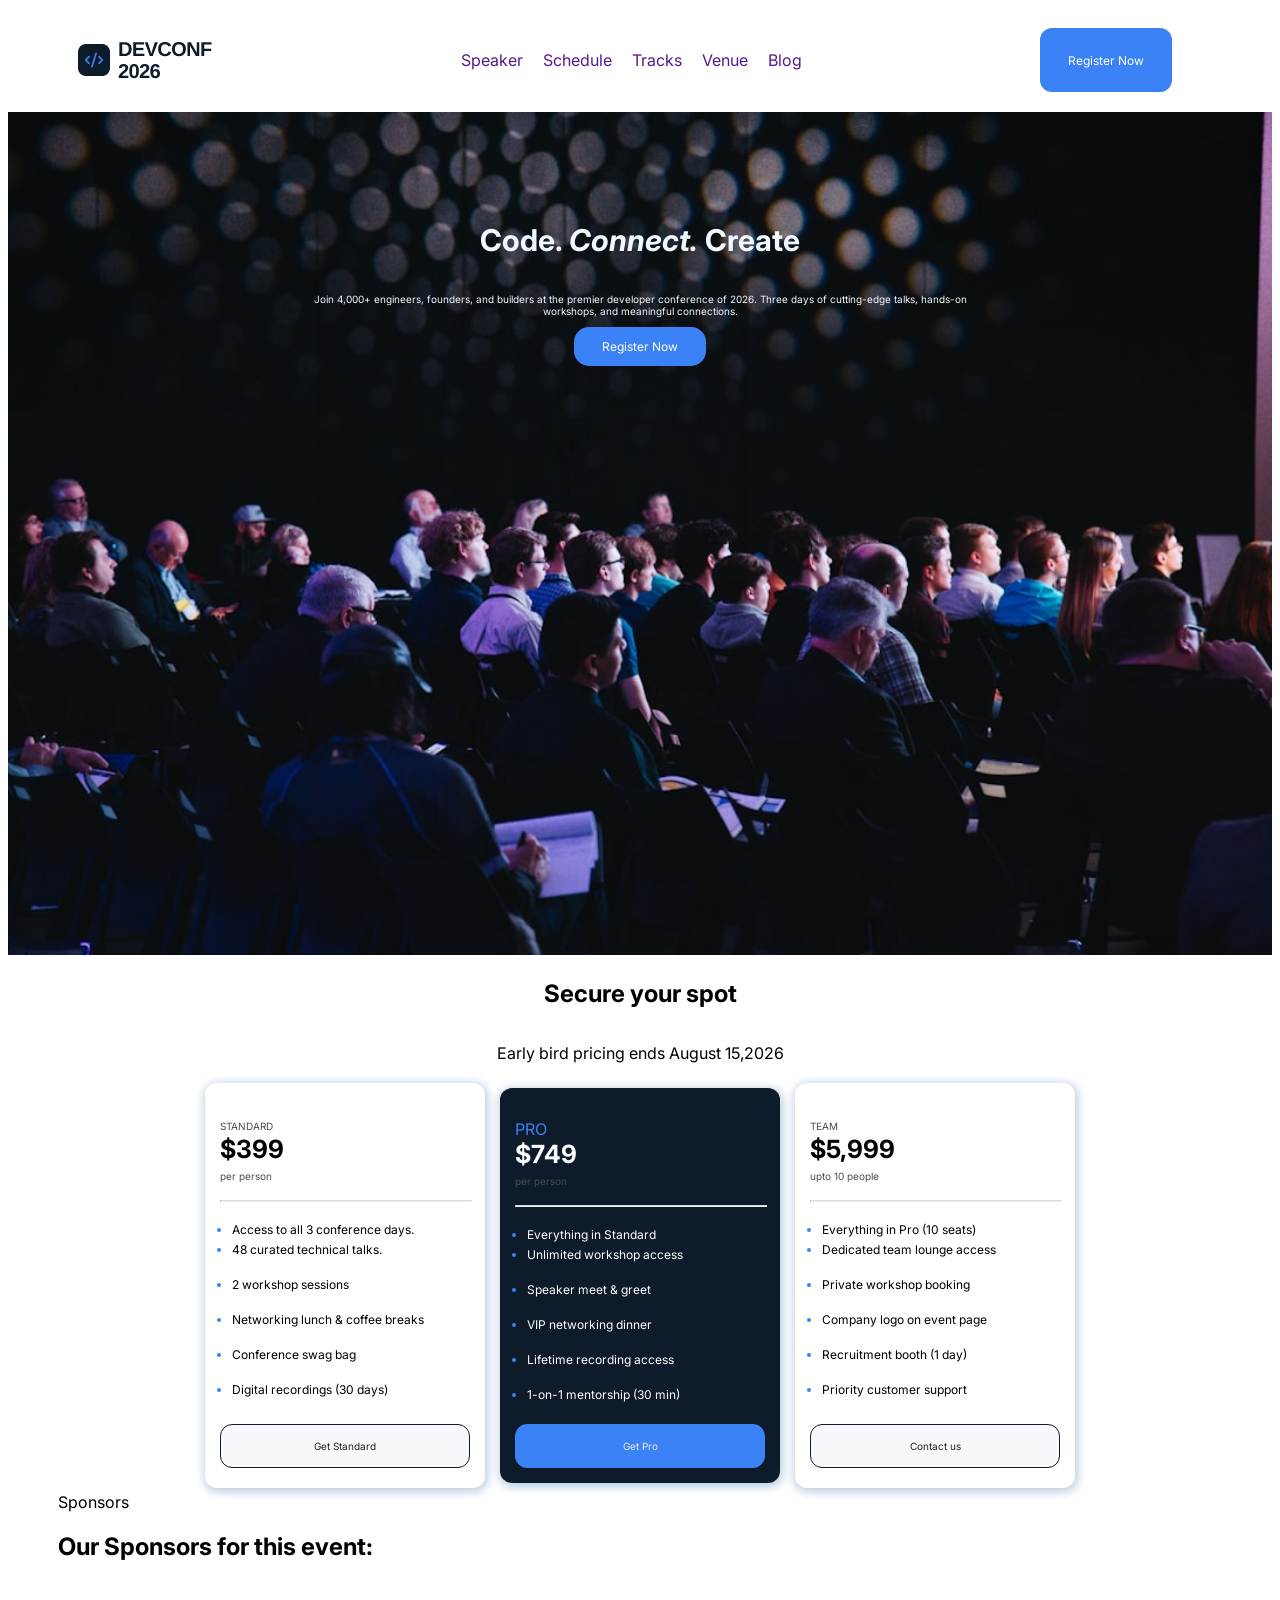
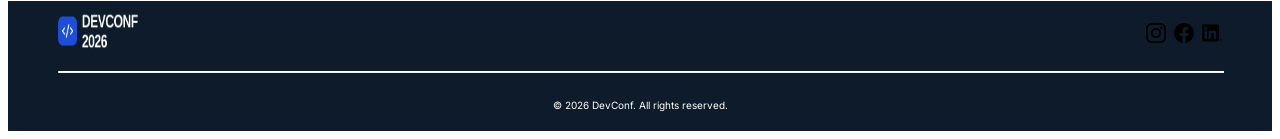
==== index.html @ 171df230 "changes" ====
<!DOCTYPE html>
<html lang="en">
<head>
    <meta charset="UTF-8">
    <meta name="viewport" content="width=device-width, initial-scale=1.0">
    <title>DevConf2026</title>
    <link rel="stylesheet" href="./home.css">

<link rel="preconnect" href="https://fonts.googleapis.com">
<link rel="preconnect" href="https://fonts.gstatic.com" crossorigin>
<link href="https://fonts.googleapis.com/css2?family=Inter:ital,opsz,wght@0,14..32,100..900;1,14..32,100..900&display=swap" rel="stylesheet">

</head>
<body>
<header>
 <nav class="navcontainer">
        
        <img src="./assets/logo.png" alt="logo">
        <ul>
          <li><a href="">Speaker</a></li>
        <li><a href="">Schedule</a></li>
        <li><a href="">Tracks</a></li>
        <li><a href="">Venue</a></li>
        <li><a href="">Blog</a></li>
        </ul>
    
        <button class="button1"> Register Now</button>
     
 </nav>   </header>



<section class="hero-section">
    <!-- hero banner -->
    <div class="banner">
       <img src="./assets/banner.jpg" alt="banner">
   
    <div class="hero-text">
<h1>Code. <i>Connect.</i> Create</h1> 
<p> Join 4,000+ engineers, founders, and builders at the premier developer conference of 2026. Three days of cutting-edge talks, hands-on workshops, and meaningful connections.
     </p> 
    
     <button class="button2"> Register Now</button>
</div> 


</div>     

 
</section>


<section class="main">

<section class="speaker-section">
    <div>
<!-- speakrt section -->
    </div>
</section>



<section class="Pricing">
<h2> Secure your spot </h2>
    <p> Early bird pricing ends August 15,2026</p>
<!-- pricing -->

  <div class="pricelist">
        <div class="standard">
            <p><span class="standard-heading">STANDARD</span> <br><span class="pr"> $399 </span><br>
                <span class="standard-heading">per person</span>
            </p>
            <hr>
            <ul>
        <li>󠁯Access to all 3 conference days.󠁯 </li>

        <li> 48 curated technical talks. </li>
        󠁯
        <li>2 workshop sessions </li>
        󠁯
        <li> Networking lunch & coffee breaks </li>
        󠁯
        <li> Conference swag bag </li>
        󠁯
        <li>Digital recordings (30 days)</li>
            </ul>
        <button class="button3"> Get Standard </button>
        </div>

        <div class="pro">
            <p><span class="pro-heading">PRO </span><br><span class="pr">$749</span> <br>
               <span class="standard-heading"> per person </span>
            </p>
            <hr>
            <ul>
        <li>󠁯Everything in Standard </li>

        <li> Unlimited workshop access</li>
        󠁯
        <li>Speaker meet & greet </li>
        󠁯
        <li>VIP networking dinner</li>
        󠁯
        <li> Lifetime recording access</li>
        󠁯
        <li>1-on-1 mentorship (30 min)</li>
            </ul>
        
        <button class="buttonx"> Get Pro</button>
        </div>


        <div class="Team">
            <p><span class="standard-heading">TEAM </span><br><span class="pr"> $5,999 </span><br>
                <span class="standard-heading">upto 10 people</span>
            </p>
            <hr>
            <ul>
        <li>󠁯Everything in Pro (10 seats)</li>
        
        <li>Dedicated team lounge access</li>
        󠁯
        <li>Private workshop booking </li>
        󠁯
        <li>Company logo on event page</li>
        󠁯
        <li> Recruitment booth (1 day)</li>
        󠁯
        <li>Priority customer support</li>
            </ul>
           
        <button class="button5"> Contact us </button>
        </div>
</div>

</section>

<section class="Sponsors">Sponsors  
<div><h2>Our Sponsors for this event:</h2>
</div>
<div class="sponsor-images">
    <img>
    <img>
</div>
</section>














































</section>

<footer>  
<div class="upper">
    <div class="footerlogo">
    <img src="./assets/footer-logo.png" alt="logo">
    </div>
    <div class="icons"> 
          <img src="./assets/instagram.png" alt="insta">
          <img src="./assets/facebook.png" alt="fb">
          <img src="./assets/linkedin.png" alt="ln">
    </div>
</div>

<hr>

<div class="lower">
   <p> © 2026 DevConf. All rights reserved. </p>
</div>    
</footer>
</body>
</html>
---- home.css ----
*{
    font-family: "Inter", sans-serif;

}


.navcontainer{
    background-color: #FFFF;
   display:flex;
   justify-content: space-between;
   padding: 10px 50px 10px;
}
.navcontainer img{
  width:auto;
  height: auto;
   padding:20px;
}
.navcontainer ul{
    list-style: none;
    display: flex;
    gap: 20px;
    align-items: center;
}
.navcontainer ul li a{
    text-decoration: none;}
.main{
margin-left: 50px;
    margin-right: 50px;
}
.button1 { background-color: #3B82F6;
text-align: center;
font-size: 12px;
color: white;
border-radius: 12px;
border: none;
padding: 12px 28px;
cursor: pointer;
margin:10px 50px;

}
.Pricing .pricelist .button3, .Pricing .pricelist .button5 { background-color: #f7f8fb;
text-align: center;
font-size: 10px;
color: rgb(34, 33, 33);
border-radius: 12px;
border: 0.1px solid #0D1B2A;
width:100%;
height: 80%;
cursor: pointer;
margin-top: 5px;
margin-bottom: 5px;
padding-top: 15px;
padding-bottom: 15px;


}
.Pricing .pricelist .pro .buttonx{
background-color: #3B82F6;
text-align: center;
font-size: 10px;
color: rgb(237, 232, 232);
border-radius: 12px;
border: 0.1px solid #3B82F6;
width: 100%;
padding-top: 15px;
padding-bottom: 15px;
cursor: pointer;

}
.hero-section .banner{
    position: relative;
}
.hero-section .banner .hero-text{
    position:absolute;
    bottom: 70%;
    text-align: center;
    color: aliceblue;
    width: 100%;
    font-size: 20px;
     display: flex;
    flex-direction: column;
    align-items: center;

}

.hero-section .banner .hero-text p{
    font-size: 10px;
    padding-left: 280px;
    padding-right: 280px;
}


.hero-section .banner img{
    width: 100%; height: auto;
}


.hero-section .banner .hero-text .button2{
    
   
    background-color: #3B82F6; 
    font-size: 12px;
    color: white;
    border-radius: 15px;
    border: none;
    padding: 12px 28px;
    cursor: pointer;
        
}







footer{
    background-color: #0D1B2A;
    display: flex;
    flex-direction: column;
    gap: 8px;
    padding: 10px 50px 10px;
}

footer .footerlogo img{
    width: 80px; height: 40px; 
}

footer .upper{
    display: flex !important ;
    justify-content: space-between;
    align-items: center;    
}
footer .upper .icons{
    display: flex;
    justify-content: space-between;
    gap: 8px;
    align-items: center;
}
footer .upper .icons img{
    width: 20px; height: 20px;
}
hr{
    border-top: 0.2px solid white;
    width: 100%;
    
}
footer .lower p{
    color: white;
    font-size: 10px;
    text-align: center;
}
.Pricing{ display: flex;
    flex-direction: column;
align-items: center;
}

.Pricing .pricelist{
    display: flex;
   align-items: center;
   justify-content: space-evenly;
   gap: 15px;
   padding:4px;
   
}
.Pricing .pricelist li{
    margin-bottom: 5px;
}



.Pricing .pricelist .pro, .Pricing .pricelist .standard, .Pricing .pricelist .Team {
    padding: 15px;
    border-radius: 12px;
    border-color: white;
    align-items: flex-start;
    width: 250px;
    box-shadow: 1px 2px 10px 2px #bbcee2;
}
.Pricing .pricelist .pro ul , .Pricing .pricelist .standard ul, .Pricing .pricelist .Team ul{
    font-size: 12px;
    padding: 12px;
    margin: 5px 0px 5px;
    
}
.Pricing .pricelist ul li::marker{ color: #3B82F6;}
.Pricing .pricelist .pro{
    background-color: #0D1B2A;
}
.Pricing .pricelist .pro ul, .Pricing .pricelist .pro p{color: white;}

.Pricing .pricelist hr{
    width: 100%;
    border-top: 0.1px solid gainsboro;
}
.standard-heading{
    color: #494d51;
    font-size: 10px;
}
.pro-heading{color:#3B82F6}
.Pricing .pricelist .pr{
    font-size:25px;
    font-weight: bold;
}
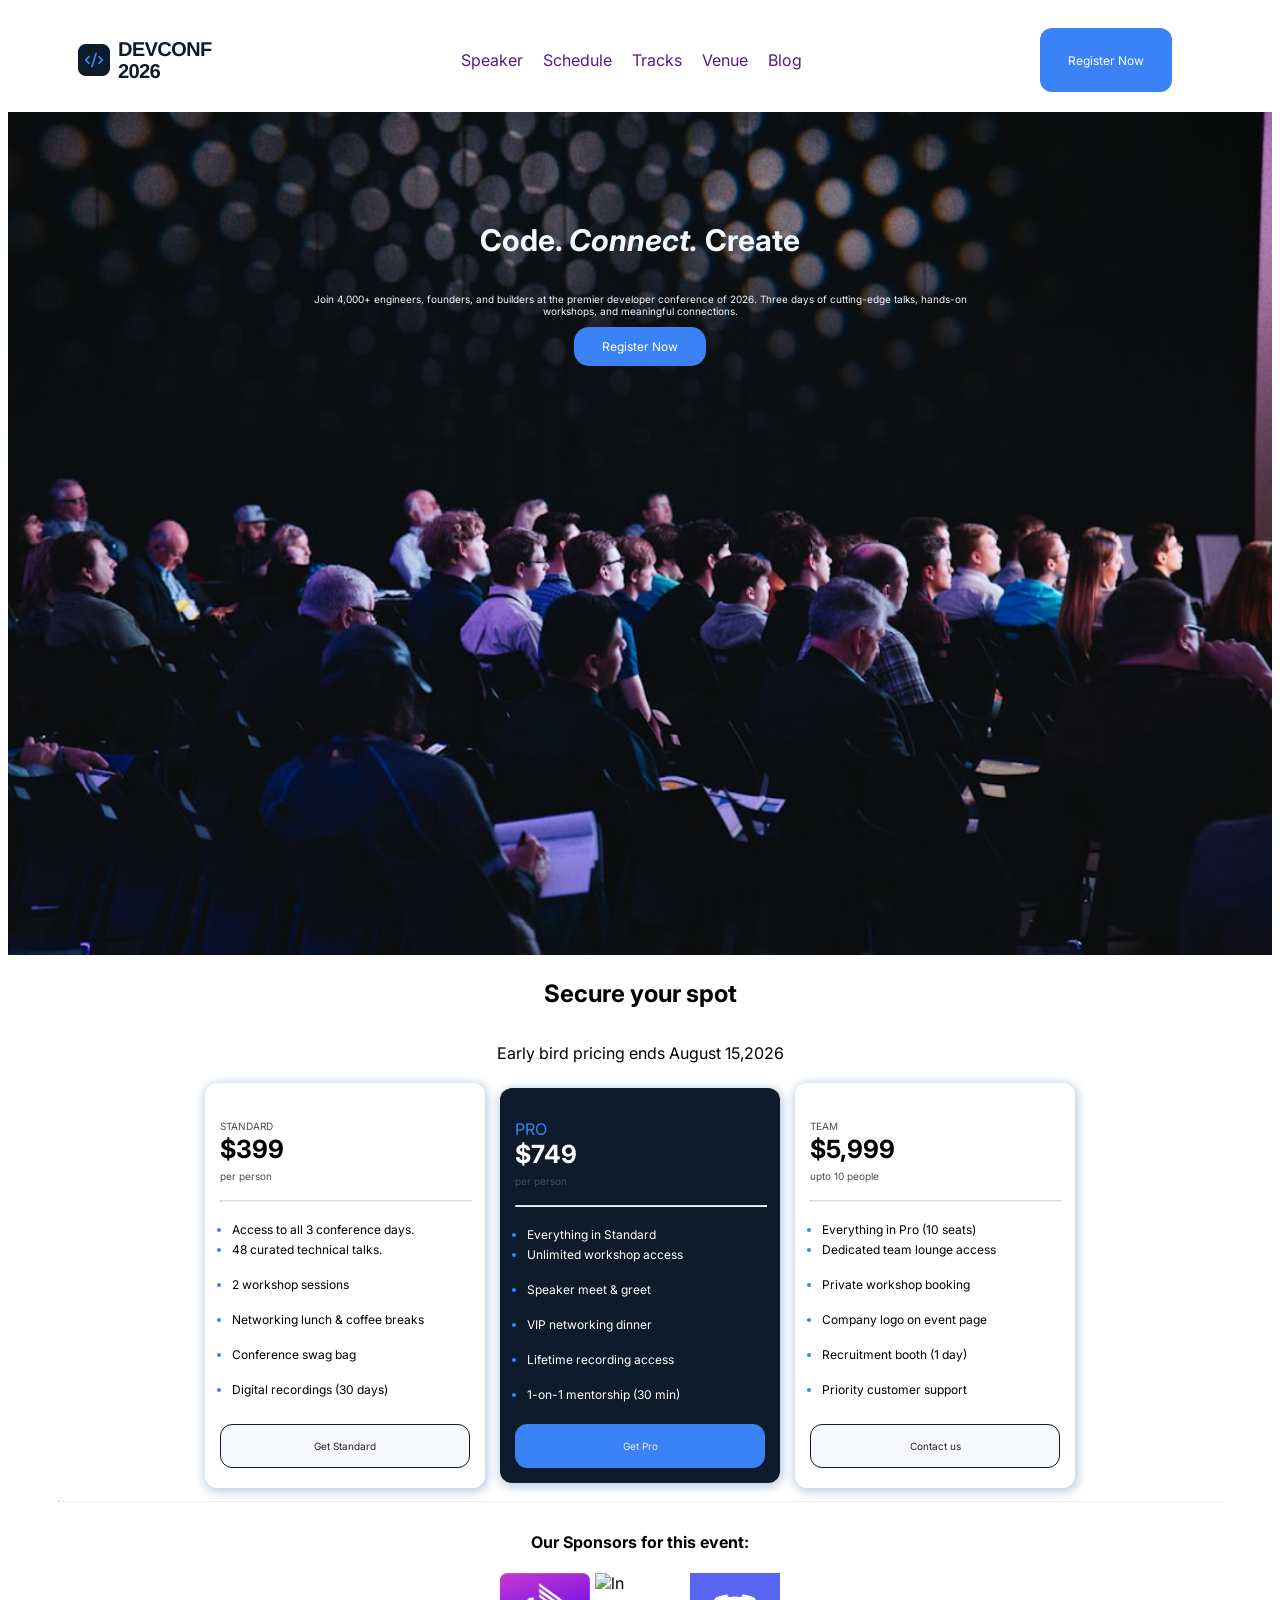
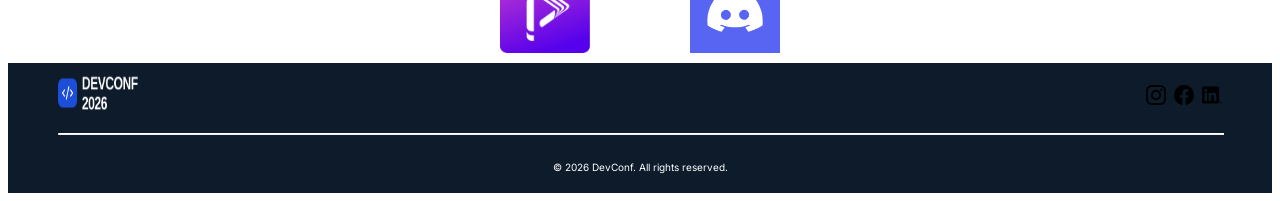
==== commit 3011f688: "sponsor-section" ====
--- a/index.html
+++ b/index.html
@@ -135,12 +135,17 @@
 
 </section>
 
-<section class="Sponsors">Sponsors  
-<div><h2>Our Sponsors for this event:</h2>
+<section class="Sponsors"> 
+    <hr>
+<div>
+<h4>Our Sponsors for this event:</h4>
 </div>
 <div class="sponsor-images">
-    <img>
-    <img>
+    <img src="./assets/PH_logo.png" alt="insta">
+    
+    <img src="./assets/github-logo.png" alt="ln">
+
+    <img src="./assets/discord_PNG8.png" alt="fb">
 </div>
 </section>
 
--- a/home.css
+++ b/home.css
@@ -201,4 +201,24 @@
 .Pricing .pricelist .pr{
     font-size:25px;
     font-weight: bold;
+}
+.Sponsors{
+    display: flex;
+    flex-direction: column;
+    align-items: center;
+    justify-content: space-between;
+    margin-bottom: 10px;
+    
+
+}
+.Sponsors .sponsor-images{
+    display: flex;
+    justify-content: space-between;
+    align-items: center;
+    gap: 5px;
+  
+}
+.Sponsors .sponsor-images img{
+    width: 90px;
+    height: 80px;
 }
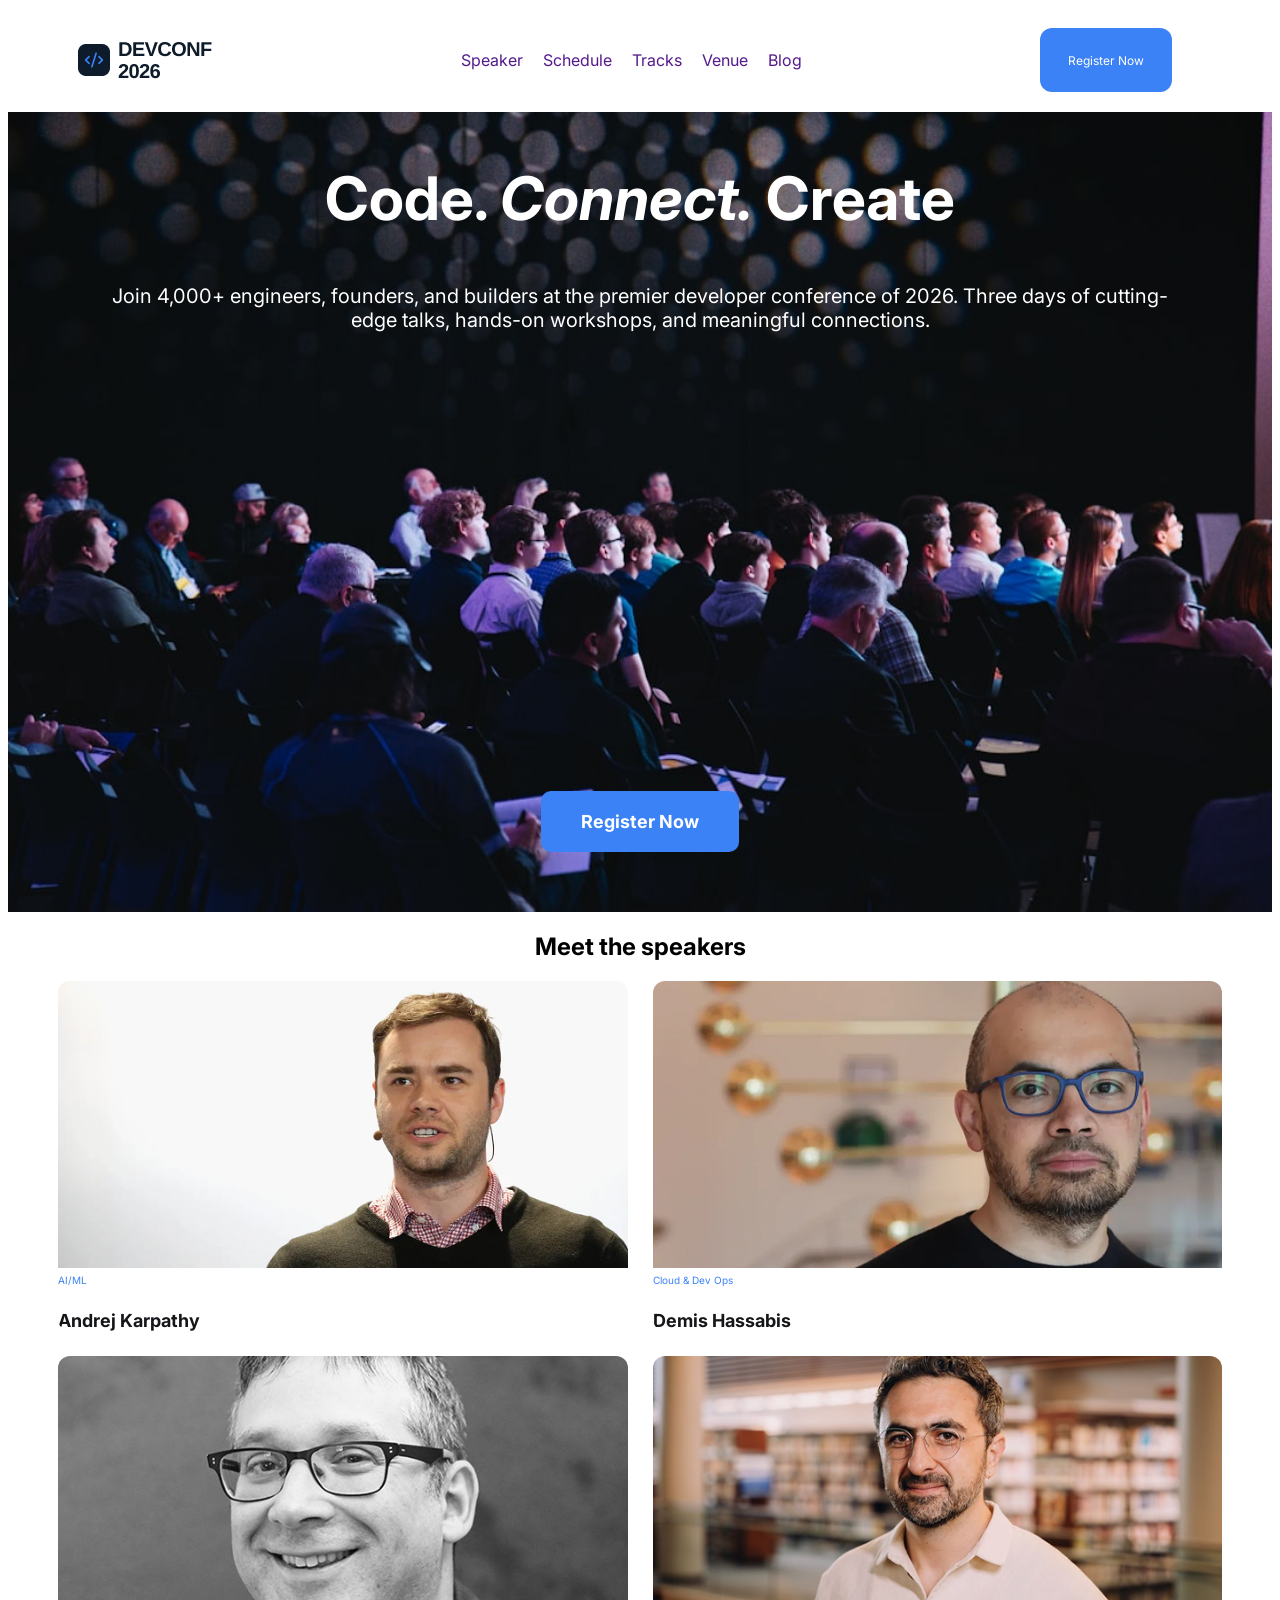
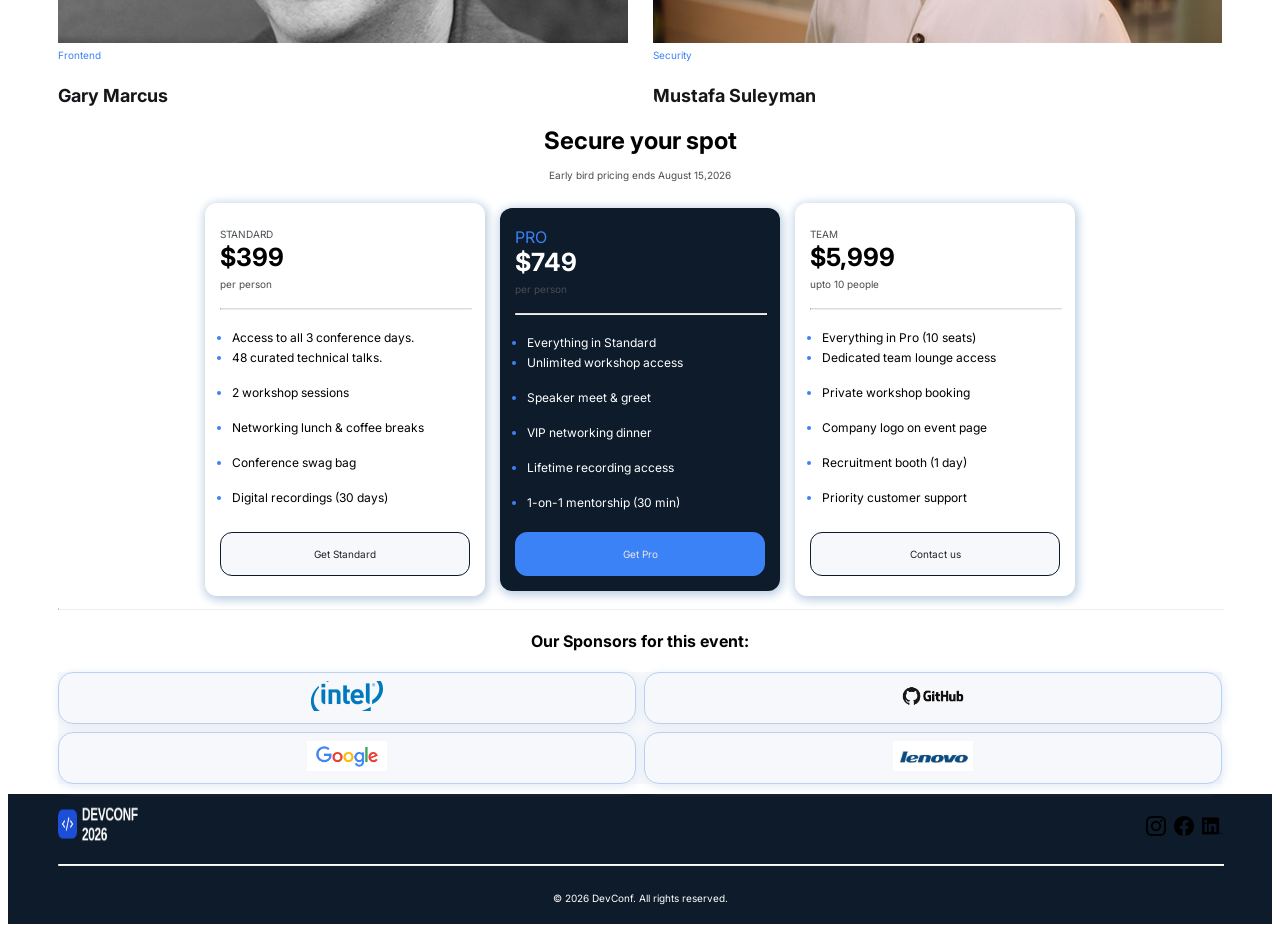
==== commit d61db4ee: "new changes-hero banner" ====
--- a/index.html
+++ b/index.html
@@ -32,37 +32,73 @@
 
 <section class="hero-section">
     <!-- hero banner -->
-    <div class="banner">
-       <img src="./assets/banner.jpg" alt="banner">
+    
+       <!-- <img src="./assets/banner.jpg" alt="banner"> -->
    
     <div class="hero-text">
 <h1>Code. <i>Connect.</i> Create</h1> 
-<p> Join 4,000+ engineers, founders, and builders at the premier developer conference of 2026. Three days of cutting-edge talks, hands-on workshops, and meaningful connections.
-     </p> 
+<p> Join 4,000+ engineers, founders, and builders at the premier developer conference of 2026.
+    Three days of cutting-edge talks, hands-on workshops, and meaningful connections.
+     </p> </div> 
+    <div>
+     <button class="button2"> <b>Register Now </b></button></div>   
+ 
+
+
+</div>     
+
+ 
+</section>
+
+
+<section class="main">
+
+<section class="speaker-section">
     
-     <button class="button2"> Register Now</button>
-</div> 
-
-
-</div>     
-
- 
-</section>
-
-
-<section class="main">
-
-<section class="speaker-section">
-    <div>
-<!-- speakrt section -->
-    </div>
+ <h2>Meet the speakers</h2>
+<div class="speaker-parent">
+ <div class="speaker">
+    <img src="./assets/andrej.png">
+    <div class="speaker-info">
+    <p class="sector">AI/ML</p>
+    <br>
+    <p class="speaker-name">Andrej Karpathy</p> <br>
+    <p> Pretraining team, Anthropic</p> </div>
+ </div>
+
+ <div class="speaker">
+    <img src="./assets/demis.png">
+    <div class="speaker-info">
+    <p class="sector">Cloud & Dev Ops</p>
+    <br>
+    <p class="speaker-name">Demis Hassabis</p> <br>
+    <p> Co-founder & CEO, Google DeepMind</p> </div>
+ </div>
+
+ <div class="speaker">
+    <img src="./assets/gary.png">
+    <div class="speaker-info">
+    <p class="sector">Frontend</p>
+    <br>
+    <p class="speaker-name">Gary Marcus</p> <br>
+    <p>Staff Engineer, Vercel</p> </div>
+ </div>
+ <div class="speaker">
+    <img src="./assets/mustafa.png">
+     <div class="speaker-info">
+    <p class="sector">Security</p>
+    <br>
+    <p class="speaker-name">Mustafa Suleyman</p> <br>
+    <p>CEO of Microsoft AI</p> </div>
+ </div>
+ </div>
 </section>
 
 
 
 <section class="Pricing">
 <h2> Secure your spot </h2>
-    <p> Early bird pricing ends August 15,2026</p>
+    <p><span class="standard-heading"> Early bird pricing ends August 15,2026 </span></p>
 <!-- pricing -->
 
   <div class="pricelist">
@@ -141,11 +177,15 @@
 <h4>Our Sponsors for this event:</h4>
 </div>
 <div class="sponsor-images">
-    <img src="./assets/PH_logo.png" alt="insta">
-    
-    <img src="./assets/github-logo.png" alt="ln">
-
-    <img src="./assets/discord_PNG8.png" alt="fb">
+    <div class="intel">
+    <img src="./assets/intel-logo.png" alt="insta">
+</div>
+<div class="git">
+    <img src="./assets/github_PNG23.png" alt="ln"> </div>    
+
+  <div class="google">  <img src="./assets/google_png.png" alt="fb"> </div>
+   <div class="lenovo"> <img src="./assets/lenovo-logo.jpg" >
+</div>
 </div>
 </section>
 
--- a/home.css
+++ b/home.css
@@ -1,9 +1,4 @@
-*{
-    font-family: "Inter", sans-serif;
-
-}
-
-
+*{ font-family: "Inter", sans-serif;}
 .navcontainer{
     background-color: #FFFF;
    display:flex;
@@ -67,37 +62,11 @@
 cursor: pointer;
 
 }
-.hero-section .banner{
-    position: relative;
-}
-.hero-section .banner .hero-text{
-    position:absolute;
-    bottom: 70%;
-    text-align: center;
-    color: aliceblue;
-    width: 100%;
-    font-size: 20px;
-     display: flex;
-    flex-direction: column;
-    align-items: center;
-
-}
-
-.hero-section .banner .hero-text p{
-    font-size: 10px;
-    padding-left: 280px;
-    padding-right: 280px;
-}
-
-
-.hero-section .banner img{
-    width: 100%; height: auto;
-}
+
 
 
 .hero-section .banner .hero-text .button2{
     
-   
     background-color: #3B82F6; 
     font-size: 12px;
     color: white;
@@ -108,11 +77,7 @@
         
 }
 
-
-
-
-
-
+/* sorry for the messy code ;-; */
 
 footer{
     background-color: #0D1B2A;
@@ -166,8 +131,44 @@
 .Pricing .pricelist li{
     margin-bottom: 5px;
 }
-
-
+.speaker-section{
+    display: flex;
+    flex-direction: column;
+    align-items: center;
+   
+}
+.speaker-section .speaker-parent{
+    display: grid;
+    grid-template-columns: repeat(2, 1fr);
+    gap: 25px;
+}
+.speaker{
+    position: relative;
+    height: 350px;
+    overflow: hidden;
+    border-radius: 12px;
+}
+.speaker img{
+    width: 100%;
+    height: auto;
+}
+.speaker .speaker-info{
+    position: absolute; width: 100%; height: 100%;
+    background: white; 
+   
+}
+.speaker .speaker-info p{
+   margin: 2px 0;
+    font-size: 10px;
+}
+.speaker .speaker-info .speaker-name{
+    color: #151619;
+    font-weight: bold;
+    font-size: 18px;
+}
+.speaker .speaker-info .sector{
+    color: #3B82F6;
+}
 
 .Pricing .pricelist .pro, .Pricing .pricelist .standard, .Pricing .pricelist .Team {
     padding: 15px;
@@ -203,22 +204,71 @@
     font-weight: bold;
 }
 .Sponsors{
-    display: flex;
-    flex-direction: column;
-    align-items: center;
-    justify-content: space-between;
+    text-align: center;
+}
+.Sponsors .sponsor-images{
+    display: grid;
+    grid-template-columns: repeat(2,1fr);
+    gap: 8px;
+    background-color: #f7f8fb;
     margin-bottom: 10px;
-    
-
-}
-.Sponsors .sponsor-images{
-    display: flex;
-    justify-content: space-between;
-    align-items: center;
-    gap: 5px;
-  
+
+}
+.Sponsors .sponsor-images .intel, .git, .google, .lenovo{
+    box-shadow: 1px 2px 10px 1px #e4ecf6;
+    padding-bottom: 8px;
+    padding-top: 8px;
+   border: 0.5px solid #b6d2f0;
+
+    border-radius: 15px;
 }
 .Sponsors .sponsor-images img{
-    width: 90px;
-    height: 80px;
+  width: 80px;
+  height:30px;
+  object-fit: cover;
+  object-position: center;
+}
+.Pricing h2{
+    margin-bottom: 4px;
+}
+
+.Pricing p{
+    margin-top: 4px;
+}
+
+.hero-section{
+background-image: url(./assets/banner.jpg);
+background-size: cover;
+background-position: center;
+height: 800px;
+position: relative;
+display: flex;
+flex-direction: column;
+justify-content: space-between;
+align-items: center;
+}
+.hero-section h1 {
+    text-align: center;
+    color: white;
+    font-size: 60px;
+}
+
+.hero-section p{
+    text-align: center;
+    color: white;
+   font-size: 20px;
+   padding-left: 100px;
+   padding-right: 100px;
+   
+}
+.button2 { background-color: #3B82F6;
+text-align: center;
+font-size: 18px;
+color: white;
+border-radius: 10px;
+border: none;
+padding-left: 40px; padding-right: 40px; padding-top: 20px; padding-bottom: 20px;
+cursor: pointer;
+margin-bottom: 60px;
+
 }
